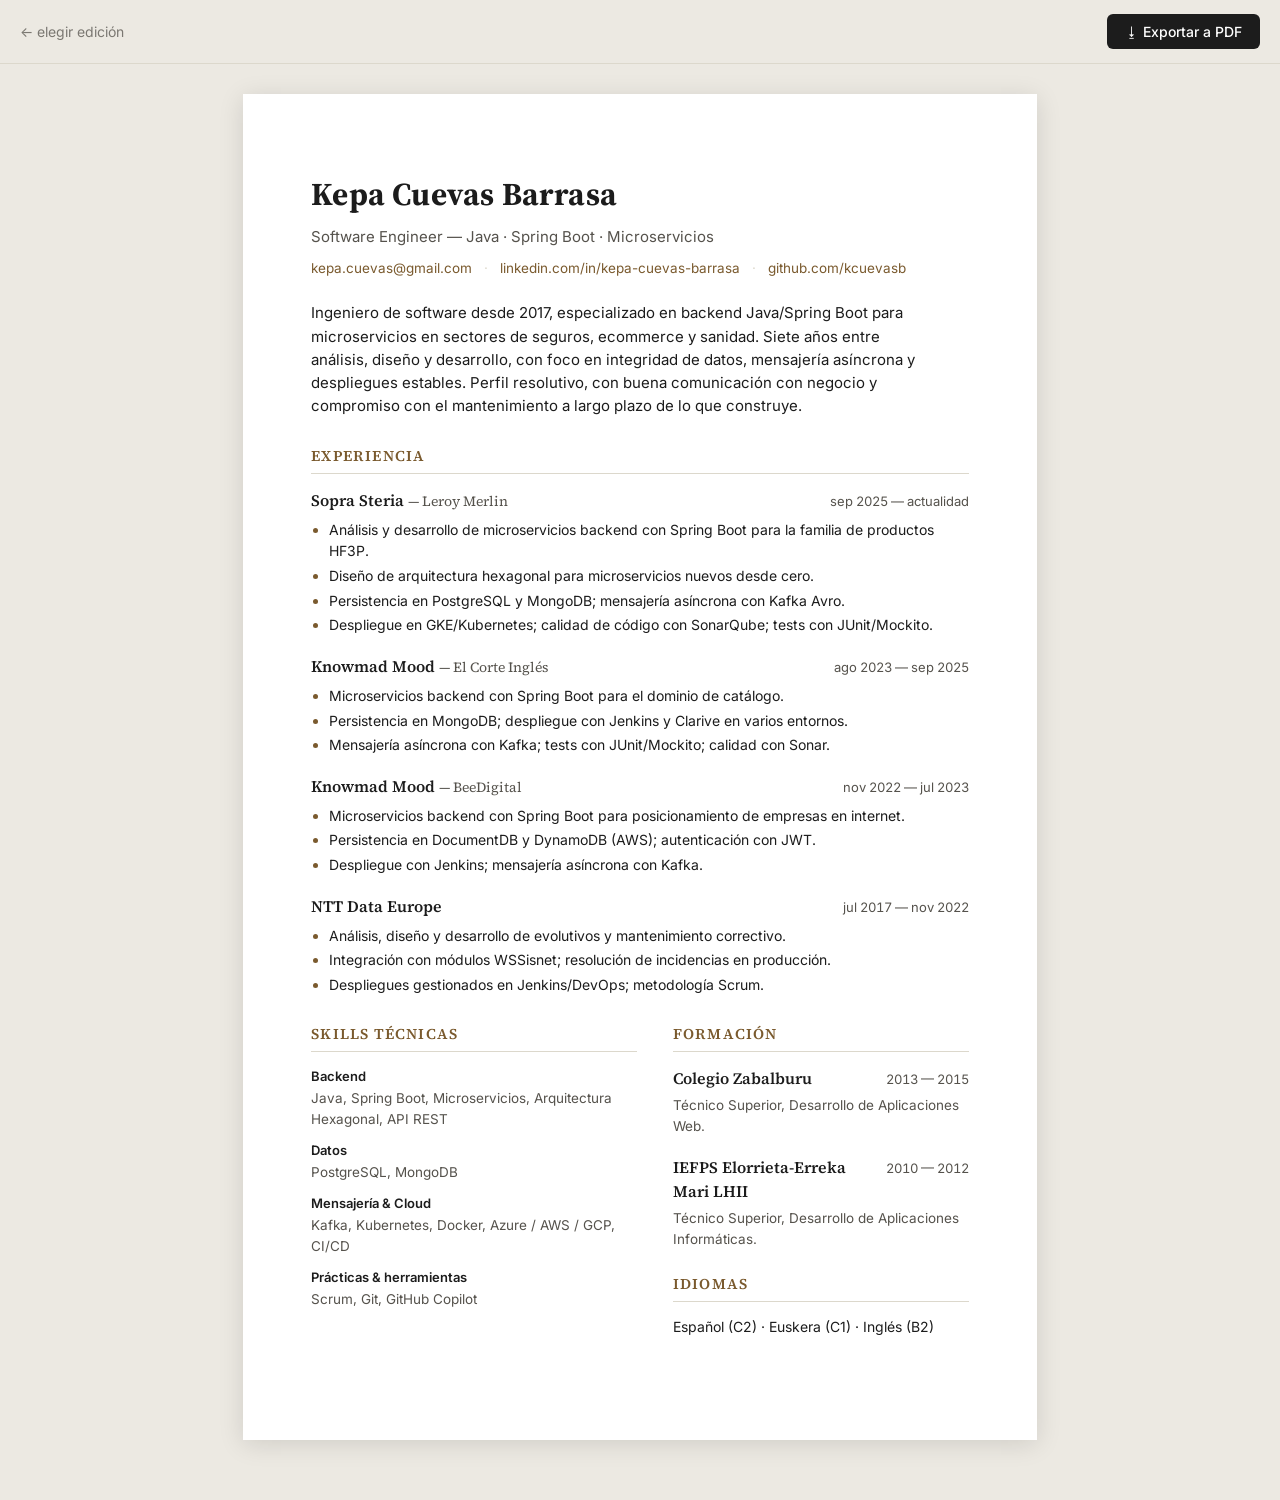
==== cv/index.html @ 71de4bce "Anadir CV exportable a PDF, diseno elegante para reclutadores Nueva pagina /cv/: version formal de u" ====
<!DOCTYPE html>
<html lang="es">
<head>
<meta charset="UTF-8">
<meta name="viewport" content="width=device-width, initial-scale=1.0">
<title>Kepa Cuevas Barrasa — CV</title>
<meta name="description" content="Currículum de Kepa Cuevas Barrasa, Software Engineer especializado en Java, Spring Boot y microservicios. Exportable a PDF.">
<link rel="icon" href="data:image/svg+xml,<svg xmlns=%22http://www.w3.org/2000/svg%22 viewBox=%220 0 16 16%22><rect width=%2216%22 height=%2216%22 fill=%22%23141414%22/><text x=%228%22 y=%2212%22 font-size=%2211%22 text-anchor=%22middle%22 fill=%22%23fff%22 font-family=%22Georgia,serif%22>K</text></svg>">
<link rel="preconnect" href="https://fonts.googleapis.com">
<link rel="preconnect" href="https://fonts.gstatic.com" crossorigin>
<link href="https://fonts.googleapis.com/css2?family=Source+Serif+4:opsz,wght@8..60,400;8..60,600;8..60,700&family=Inter:wght@400;500;600&display=swap" rel="stylesheet">
<link rel="stylesheet" href="../shared.css">
<link rel="stylesheet" href="styles.css">
</head>
<body>

<div class="toolbar no-print">
  <a href="../" class="back-link">← elegir edición</a>
  <button id="print-btn" class="export-btn">⭳ Exportar a PDF</button>
</div>

<main class="sheet">

  <header class="cv-header">
    <h1>Kepa Cuevas Barrasa</h1>
    <p class="role">Software Engineer — Java · Spring Boot · Microservicios</p>
    <p class="contact-line">
      <a href="mailto:kepa.cuevas@gmail.com">kepa.cuevas@gmail.com</a>
      <span aria-hidden="true">·</span>
      <a href="https://www.linkedin.com/in/kepa-cuevas-barrasa-135338137/">linkedin.com/in/kepa-cuevas-barrasa</a>
      <span aria-hidden="true">·</span>
      <a href="https://github.com/kcuevasb">github.com/kcuevasb</a>
    </p>
  </header>

  <section class="cv-section">
    <p class="summary">Ingeniero de software desde 2017, especializado en backend Java/Spring Boot para
    microservicios en sectores de seguros, ecommerce y sanidad. Siete años entre análisis, diseño y desarrollo,
    con foco en integridad de datos, mensajería asíncrona y despliegues estables. Perfil resolutivo, con buena
    comunicación con negocio y compromiso con el mantenimiento a largo plazo de lo que construye.</p>
  </section>

  <section class="cv-section">
    <h2>Experiencia</h2>

    <article class="entry">
      <div class="entry-head">
        <div>
          <h3>Sopra Steria <span class="entry-sub">— Leroy Merlin</span></h3>
        </div>
        <time>sep 2025 — actualidad</time>
      </div>
      <ul>
        <li>Análisis y desarrollo de microservicios backend con Spring Boot para la familia de productos HF3P.</li>
        <li>Diseño de arquitectura hexagonal para microservicios nuevos desde cero.</li>
        <li>Persistencia en PostgreSQL y MongoDB; mensajería asíncrona con Kafka Avro.</li>
        <li>Despliegue en GKE/Kubernetes; calidad de código con SonarQube; tests con JUnit/Mockito.</li>
      </ul>
    </article>

    <article class="entry">
      <div class="entry-head">
        <div>
          <h3>Knowmad Mood <span class="entry-sub">— El Corte Inglés</span></h3>
        </div>
        <time>ago 2023 — sep 2025</time>
      </div>
      <ul>
        <li>Microservicios backend con Spring Boot para el dominio de catálogo.</li>
        <li>Persistencia en MongoDB; despliegue con Jenkins y Clarive en varios entornos.</li>
        <li>Mensajería asíncrona con Kafka; tests con JUnit/Mockito; calidad con Sonar.</li>
      </ul>
    </article>

    <article class="entry">
      <div class="entry-head">
        <div>
          <h3>Knowmad Mood <span class="entry-sub">— BeeDigital</span></h3>
        </div>
        <time>nov 2022 — jul 2023</time>
      </div>
      <ul>
        <li>Microservicios backend con Spring Boot para posicionamiento de empresas en internet.</li>
        <li>Persistencia en DocumentDB y DynamoDB (AWS); autenticación con JWT.</li>
        <li>Despliegue con Jenkins; mensajería asíncrona con Kafka.</li>
      </ul>
    </article>

    <article class="entry">
      <div class="entry-head">
        <div><h3>NTT Data Europe</h3></div>
        <time>jul 2017 — nov 2022</time>
      </div>
      <ul>
        <li>Análisis, diseño y desarrollo de evolutivos y mantenimiento correctivo.</li>
        <li>Integración con módulos WSSisnet; resolución de incidencias en producción.</li>
        <li>Despliegues gestionados en Jenkins/DevOps; metodología Scrum.</li>
      </ul>
    </article>
  </section>

  <section class="cv-section grid-2">
    <div>
      <h2>Skills técnicas</h2>
      <dl class="skill-groups">
        <dt>Backend</dt>
        <dd>Java, Spring Boot, Microservicios, Arquitectura Hexagonal, API REST</dd>
        <dt>Datos</dt>
        <dd>PostgreSQL, MongoDB</dd>
        <dt>Mensajería &amp; Cloud</dt>
        <dd>Kafka, Kubernetes, Docker, Azure / AWS / GCP, CI/CD</dd>
        <dt>Prácticas &amp; herramientas</dt>
        <dd>Scrum, Git, GitHub Copilot</dd>
      </dl>
    </div>
    <div>
      <h2>Formación</h2>
      <div class="entry entry-compact">
        <div class="entry-head">
          <h3>Colegio Zabalburu</h3>
          <time>2013 — 2015</time>
        </div>
        <p>Técnico Superior, Desarrollo de Aplicaciones Web.</p>
      </div>
      <div class="entry entry-compact">
        <div class="entry-head">
          <h3>IEFPS Elorrieta-Erreka Mari LHII</h3>
          <time>2010 — 2012</time>
        </div>
        <p>Técnico Superior, Desarrollo de Aplicaciones Informáticas.</p>
      </div>

      <h2 class="mt">Idiomas</h2>
      <p class="langs">Español (C2) · Euskera (C1) · Inglés (B2)</p>
    </div>
  </section>

</main>

<script src="script.js"></script>
</body>
</html>
---- shared.css ----
/* Shared across every CV edition — kept intentionally tiny and theme-agnostic. */
.back-link{
  font-size: 13px;
  text-decoration: none;
  opacity: 0.75;
}
.back-link:hover{ opacity: 1; }
.footer-link{ text-decoration: none; opacity: 0.7; }
.footer-link:hover{ opacity: 1; }
---- cv/styles.css ----
/* ===== Kepa Cuevas — CV exportable, diseño elegante para lectura profesional ===== */

:root{
  --ink: #1c1c1c;
  --ink-dim: #55524c;
  --line: #dcd8cc;
  --accent: #7a5a2e;
  --paper: #ffffff;
  --page-bg: #ece9e2;
  --font-serif: 'Source Serif 4', Georgia, 'Times New Roman', serif;
  --font-sans: 'Inter', -apple-system, BlinkMacSystemFont, sans-serif;
}

*{ box-sizing: border-box; }

body{
  margin:0;
  background: var(--page-bg);
  color: var(--ink);
  font-family: var(--font-sans);
  font-size: 15px;
  line-height: 1.55;
}

a{ color: var(--accent); text-decoration: none; }
a:hover{ text-decoration: underline; }

/* ---------- Toolbar (screen only) ---------- */
.toolbar{
  position: sticky; top:0; z-index: 10;
  display:flex; align-items:center; justify-content: space-between;
  padding: 14px 20px;
  background: rgba(236,233,226,0.92);
  backdrop-filter: blur(4px);
  border-bottom: 1px solid var(--line);
}
.back-link{ color: var(--ink-dim); font-size: 14px; }
.export-btn{
  background: var(--ink); color:#fff; border:none; border-radius: 6px;
  padding: 9px 18px; font-size: 14px; font-family: var(--font-sans); font-weight: 500;
  cursor:pointer;
}
.export-btn:hover{ background: var(--accent); }

/* ---------- Sheet (the CV itself, A4-proportioned) ---------- */
.sheet{
  max-width: 210mm;
  margin: 30px auto 60px;
  background: var(--paper);
  padding: 20mm 18mm;
  box-shadow: 0 4px 24px rgba(0,0,0,0.12);
}

.cv-header{ margin-bottom: 22px; }
.cv-header h1{
  font-family: var(--font-serif); font-weight: 700;
  font-size: 32px; margin: 0 0 6px; letter-spacing: .2px;
}
.role{ font-size: 15px; color: var(--ink-dim); margin: 0 0 10px; }
.contact-line{ font-size: 13.5px; color: var(--ink-dim); margin:0; }
.contact-line span{ margin: 0 8px; color: var(--line); }

.cv-section{ margin-bottom: 26px; }
.cv-section h2{
  font-family: var(--font-serif); font-weight: 600; font-size: 15px;
  text-transform: uppercase; letter-spacing: 1.2px; color: var(--accent);
  border-bottom: 1px solid var(--line); padding-bottom: 6px; margin: 0 0 14px;
}
.cv-section h2.mt{ margin-top: 22px; }

.summary{ margin:0; font-size: 15px; color: var(--ink); max-width: 68ch; }

.entry{ margin-bottom: 18px; break-inside: avoid; page-break-inside: avoid; }
.entry:last-child{ margin-bottom: 0; }
.entry-head{ display:flex; justify-content: space-between; align-items: baseline; gap: 12px; margin-bottom: 4px; }
.entry-head h3{ font-family: var(--font-serif); font-weight: 600; font-size: 16px; margin:0; }
.entry-sub{ font-weight: 400; color: var(--ink-dim); font-size: 14px; }
.entry-head time{ font-size: 13px; color: var(--ink-dim); white-space: nowrap; font-variant-numeric: tabular-nums; }

.entry ul{ margin: 6px 0 0; padding-left: 18px; }
.entry li{ margin-bottom: 3px; font-size: 14px; }
.entry li::marker{ color: var(--accent); }

.entry-compact p{ margin: 2px 0 0; font-size: 13.5px; color: var(--ink-dim); }

.grid-2{ display:grid; grid-template-columns: 1.1fr 1fr; gap: 0 36px; }

.skill-groups{ margin:0; }
.skill-groups dt{ font-weight: 600; font-size: 13px; color: var(--ink); margin-top: 10px; }
.skill-groups dt:first-child{ margin-top: 0; }
.skill-groups dd{ margin: 2px 0 0; font-size: 13.5px; color: var(--ink-dim); }

.langs{ margin:0; font-size: 14px; }

/* ---------- Print ---------- */
@media print{
  @page{ size: A4; margin: 14mm 14mm; }
  html, body{ background: #fff; }
  .no-print{ display:none !important; }
  .sheet{
    max-width: none; margin:0; padding:0; box-shadow: none;
  }
  .cv-section, .entry{ break-inside: avoid; page-break-inside: avoid; }
  .cv-section h2{ break-after: avoid; page-break-after: avoid; }
  a{ color: var(--ink); }
}

@media (max-width: 720px){
  .sheet{ padding: 24px 18px; margin: 0; box-shadow:none; }
  .toolbar{ padding: 12px 14px; }
  .grid-2{ grid-template-columns: 1fr; }
  .entry-head{ flex-direction: column; align-items: flex-start; gap: 2px; }
}
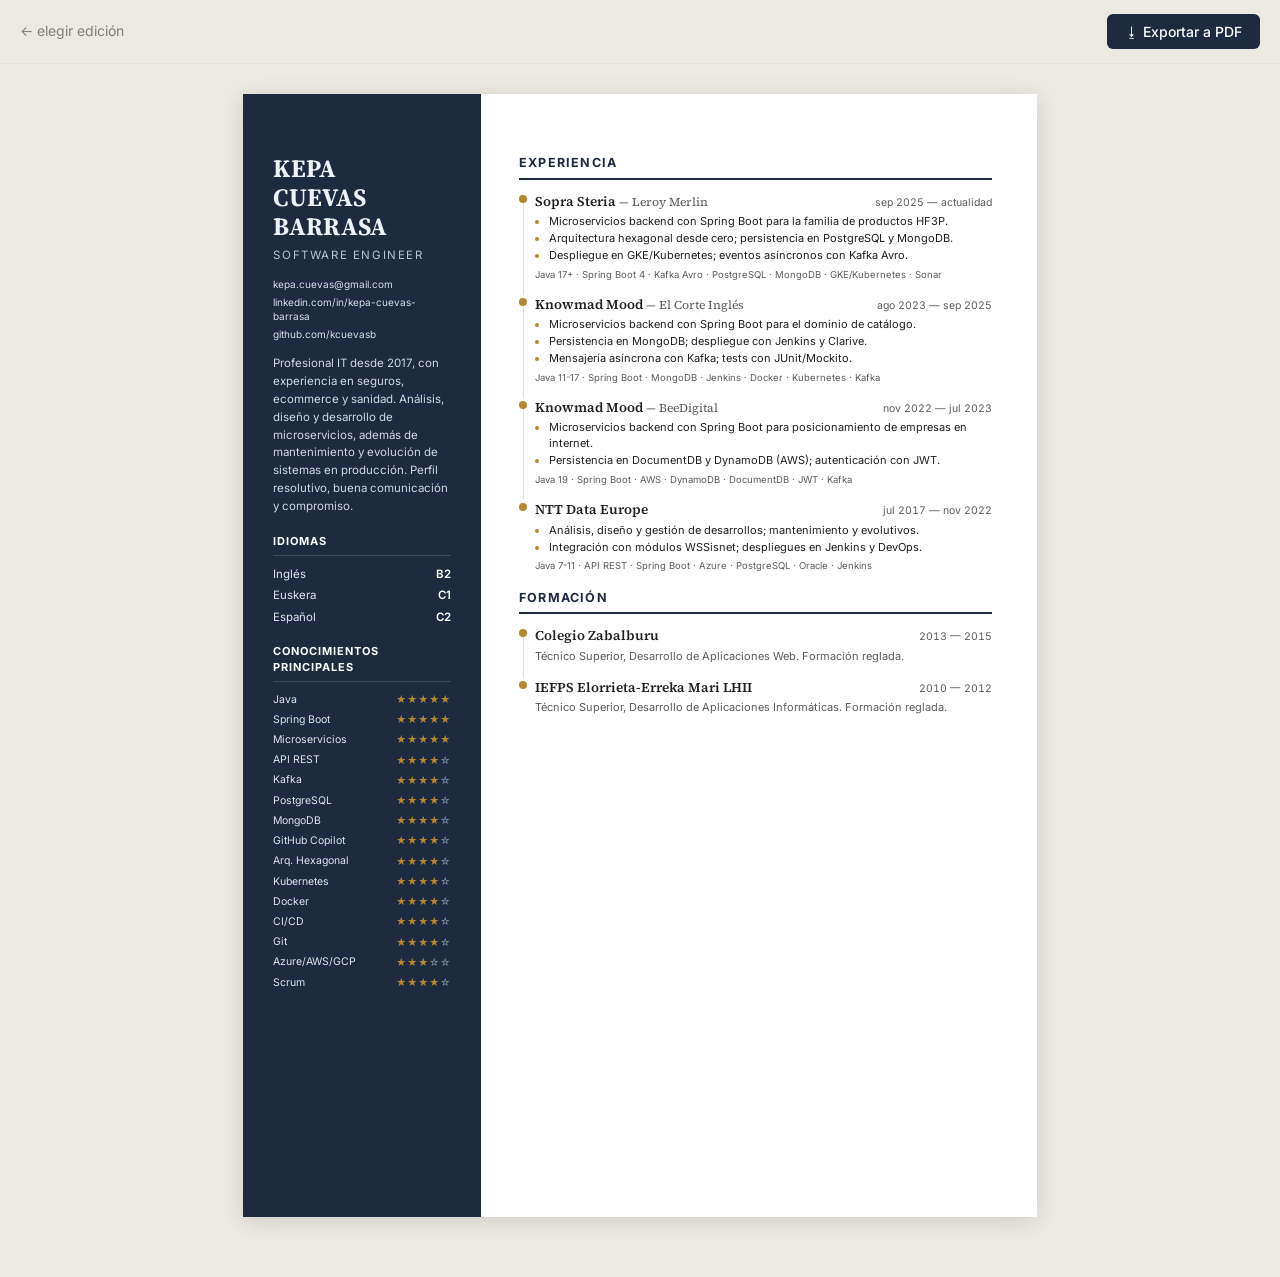
==== commit 13e3bdf3: "Rediseñar el CV exportable con el layout del PDF original (2 columnas) Barra lateral azul marino a s" ====
--- a/cv/index.html
+++ b/cv/index.html
@@ -5,10 +5,10 @@
 <meta name="viewport" content="width=device-width, initial-scale=1.0">
 <title>Kepa Cuevas Barrasa — CV</title>
 <meta name="description" content="Currículum de Kepa Cuevas Barrasa, Software Engineer especializado en Java, Spring Boot y microservicios. Exportable a PDF.">
-<link rel="icon" href="data:image/svg+xml,<svg xmlns=%22http://www.w3.org/2000/svg%22 viewBox=%220 0 16 16%22><rect width=%2216%22 height=%2216%22 fill=%22%23141414%22/><text x=%228%22 y=%2212%22 font-size=%2211%22 text-anchor=%22middle%22 fill=%22%23fff%22 font-family=%22Georgia,serif%22>K</text></svg>">
+<link rel="icon" href="data:image/svg+xml,<svg xmlns=%22http://www.w3.org/2000/svg%22 viewBox=%220 0 16 16%22><rect width=%2216%22 height=%2216%22 fill=%22%231e2a3f%22/><text x=%228%22 y=%2212%22 font-size=%2211%22 text-anchor=%22middle%22 fill=%22%23fff%22 font-family=%22Georgia,serif%22>K</text></svg>">
 <link rel="preconnect" href="https://fonts.googleapis.com">
 <link rel="preconnect" href="https://fonts.gstatic.com" crossorigin>
-<link href="https://fonts.googleapis.com/css2?family=Source+Serif+4:opsz,wght@8..60,400;8..60,600;8..60,700&family=Inter:wght@400;500;600&display=swap" rel="stylesheet">
+<link href="https://fonts.googleapis.com/css2?family=Source+Serif+4:opsz,wght@8..60,400;8..60,600;8..60,700&family=Inter:wght@400;500;600;700&display=swap" rel="stylesheet">
 <link rel="stylesheet" href="../shared.css">
 <link rel="stylesheet" href="styles.css">
 </head>
@@ -21,118 +21,129 @@
 
 <main class="sheet">
 
-  <header class="cv-header">
-    <h1>Kepa Cuevas Barrasa</h1>
-    <p class="role">Software Engineer — Java · Spring Boot · Microservicios</p>
-    <p class="contact-line">
+  <aside class="side">
+    <h1>KEPA<br>CUEVAS<br>BARRASA</h1>
+    <p class="side-role">SOFTWARE ENGINEER</p>
+
+    <div class="side-contact">
       <a href="mailto:kepa.cuevas@gmail.com">kepa.cuevas@gmail.com</a>
-      <span aria-hidden="true">·</span>
       <a href="https://www.linkedin.com/in/kepa-cuevas-barrasa-135338137/">linkedin.com/in/kepa-cuevas-barrasa</a>
-      <span aria-hidden="true">·</span>
       <a href="https://github.com/kcuevasb">github.com/kcuevasb</a>
-    </p>
-  </header>
+    </div>
 
-  <section class="cv-section">
-    <p class="summary">Ingeniero de software desde 2017, especializado en backend Java/Spring Boot para
-    microservicios en sectores de seguros, ecommerce y sanidad. Siete años entre análisis, diseño y desarrollo,
-    con foco en integridad de datos, mensajería asíncrona y despliegues estables. Perfil resolutivo, con buena
-    comunicación con negocio y compromiso con el mantenimiento a largo plazo de lo que construye.</p>
-  </section>
+    <p class="side-bio">Profesional IT desde 2017, con experiencia en seguros, ecommerce y sanidad. Análisis,
+    diseño y desarrollo de microservicios, además de mantenimiento y evolución de sistemas en producción.
+    Perfil resolutivo, buena comunicación y compromiso.</p>
 
-  <section class="cv-section">
-    <h2>Experiencia</h2>
+    <h2>Idiomas</h2>
+    <ul class="side-langs">
+      <li><span>Inglés</span><b>B2</b></li>
+      <li><span>Euskera</span><b>C1</b></li>
+      <li><span>Español</span><b>C2</b></li>
+    </ul>
 
-    <article class="entry">
-      <div class="entry-head">
-        <div>
-          <h3>Sopra Steria <span class="entry-sub">— Leroy Merlin</span></h3>
+    <h2>Conocimientos principales</h2>
+    <ul class="side-skills">
+      <li><span>Java</span><i class="stars" data-n="5"></i></li>
+      <li><span>Spring Boot</span><i class="stars" data-n="5"></i></li>
+      <li><span>Microservicios</span><i class="stars" data-n="5"></i></li>
+      <li><span>API REST</span><i class="stars" data-n="4"></i></li>
+      <li><span>Kafka</span><i class="stars" data-n="4"></i></li>
+      <li><span>PostgreSQL</span><i class="stars" data-n="4"></i></li>
+      <li><span>MongoDB</span><i class="stars" data-n="4"></i></li>
+      <li><span>GitHub Copilot</span><i class="stars" data-n="4"></i></li>
+      <li><span>Arq. Hexagonal</span><i class="stars" data-n="4"></i></li>
+      <li><span>Kubernetes</span><i class="stars" data-n="4"></i></li>
+      <li><span>Docker</span><i class="stars" data-n="4"></i></li>
+      <li><span>CI/CD</span><i class="stars" data-n="4"></i></li>
+      <li><span>Git</span><i class="stars" data-n="4"></i></li>
+      <li><span>Azure/AWS/GCP</span><i class="stars" data-n="3"></i></li>
+      <li><span>Scrum</span><i class="stars" data-n="4"></i></li>
+    </ul>
+  </aside>
+
+  <section class="main">
+
+    <div class="main-block">
+      <h2>Experiencia</h2>
+
+      <article class="entry">
+        <span class="dot"></span>
+        <div class="entry-head">
+          <h3>Sopra Steria <em>— Leroy Merlin</em></h3>
+          <time>sep 2025 — actualidad</time>
         </div>
-        <time>sep 2025 — actualidad</time>
-      </div>
-      <ul>
-        <li>Análisis y desarrollo de microservicios backend con Spring Boot para la familia de productos HF3P.</li>
-        <li>Diseño de arquitectura hexagonal para microservicios nuevos desde cero.</li>
-        <li>Persistencia en PostgreSQL y MongoDB; mensajería asíncrona con Kafka Avro.</li>
-        <li>Despliegue en GKE/Kubernetes; calidad de código con SonarQube; tests con JUnit/Mockito.</li>
-      </ul>
-    </article>
+        <ul>
+          <li>Microservicios backend con Spring Boot para la familia de productos HF3P.</li>
+          <li>Arquitectura hexagonal desde cero; persistencia en PostgreSQL y MongoDB.</li>
+          <li>Despliegue en GKE/Kubernetes; eventos asíncronos con Kafka Avro.</li>
+        </ul>
+        <p class="stack">Java 17+ · Spring Boot 4 · Kafka Avro · PostgreSQL · MongoDB · GKE/Kubernetes · Sonar</p>
+      </article>
 
-    <article class="entry">
-      <div class="entry-head">
-        <div>
-          <h3>Knowmad Mood <span class="entry-sub">— El Corte Inglés</span></h3>
+      <article class="entry">
+        <span class="dot"></span>
+        <div class="entry-head">
+          <h3>Knowmad Mood <em>— El Corte Inglés</em></h3>
+          <time>ago 2023 — sep 2025</time>
         </div>
-        <time>ago 2023 — sep 2025</time>
-      </div>
-      <ul>
-        <li>Microservicios backend con Spring Boot para el dominio de catálogo.</li>
-        <li>Persistencia en MongoDB; despliegue con Jenkins y Clarive en varios entornos.</li>
-        <li>Mensajería asíncrona con Kafka; tests con JUnit/Mockito; calidad con Sonar.</li>
-      </ul>
-    </article>
+        <ul>
+          <li>Microservicios backend con Spring Boot para el dominio de catálogo.</li>
+          <li>Persistencia en MongoDB; despliegue con Jenkins y Clarive.</li>
+          <li>Mensajería asíncrona con Kafka; tests con JUnit/Mockito.</li>
+        </ul>
+        <p class="stack">Java 11-17 · Spring Boot · MongoDB · Jenkins · Docker · Kubernetes · Kafka</p>
+      </article>
 
-    <article class="entry">
-      <div class="entry-head">
-        <div>
-          <h3>Knowmad Mood <span class="entry-sub">— BeeDigital</span></h3>
+      <article class="entry">
+        <span class="dot"></span>
+        <div class="entry-head">
+          <h3>Knowmad Mood <em>— BeeDigital</em></h3>
+          <time>nov 2022 — jul 2023</time>
         </div>
-        <time>nov 2022 — jul 2023</time>
-      </div>
-      <ul>
-        <li>Microservicios backend con Spring Boot para posicionamiento de empresas en internet.</li>
-        <li>Persistencia en DocumentDB y DynamoDB (AWS); autenticación con JWT.</li>
-        <li>Despliegue con Jenkins; mensajería asíncrona con Kafka.</li>
-      </ul>
-    </article>
+        <ul>
+          <li>Microservicios backend con Spring Boot para posicionamiento de empresas en internet.</li>
+          <li>Persistencia en DocumentDB y DynamoDB (AWS); autenticación con JWT.</li>
+        </ul>
+        <p class="stack">Java 19 · Spring Boot · AWS · DynamoDB · DocumentDB · JWT · Kafka</p>
+      </article>
 
-    <article class="entry">
-      <div class="entry-head">
-        <div><h3>NTT Data Europe</h3></div>
-        <time>jul 2017 — nov 2022</time>
-      </div>
-      <ul>
-        <li>Análisis, diseño y desarrollo de evolutivos y mantenimiento correctivo.</li>
-        <li>Integración con módulos WSSisnet; resolución de incidencias en producción.</li>
-        <li>Despliegues gestionados en Jenkins/DevOps; metodología Scrum.</li>
-      </ul>
-    </article>
-  </section>
+      <article class="entry">
+        <span class="dot"></span>
+        <div class="entry-head">
+          <h3>NTT Data Europe</h3>
+          <time>jul 2017 — nov 2022</time>
+        </div>
+        <ul>
+          <li>Análisis, diseño y gestión de desarrollos; mantenimiento y evolutivos.</li>
+          <li>Integración con módulos WSSisnet; despliegues en Jenkins y DevOps.</li>
+        </ul>
+        <p class="stack">Java 7-11 · API REST · Spring Boot · Azure · PostgreSQL · Oracle · Jenkins</p>
+      </article>
+    </div>
 
-  <section class="cv-section grid-2">
-    <div>
-      <h2>Skills técnicas</h2>
-      <dl class="skill-groups">
-        <dt>Backend</dt>
-        <dd>Java, Spring Boot, Microservicios, Arquitectura Hexagonal, API REST</dd>
-        <dt>Datos</dt>
-        <dd>PostgreSQL, MongoDB</dd>
-        <dt>Mensajería &amp; Cloud</dt>
-        <dd>Kafka, Kubernetes, Docker, Azure / AWS / GCP, CI/CD</dd>
-        <dt>Prácticas &amp; herramientas</dt>
-        <dd>Scrum, Git, GitHub Copilot</dd>
-      </dl>
-    </div>
-    <div>
+    <div class="main-block">
       <h2>Formación</h2>
-      <div class="entry entry-compact">
+
+      <article class="entry entry-edu">
+        <span class="dot"></span>
         <div class="entry-head">
           <h3>Colegio Zabalburu</h3>
           <time>2013 — 2015</time>
         </div>
-        <p>Técnico Superior, Desarrollo de Aplicaciones Web.</p>
-      </div>
-      <div class="entry entry-compact">
+        <p class="edu-desc">Técnico Superior, Desarrollo de Aplicaciones Web. Formación reglada.</p>
+      </article>
+
+      <article class="entry entry-edu">
+        <span class="dot"></span>
         <div class="entry-head">
           <h3>IEFPS Elorrieta-Erreka Mari LHII</h3>
           <time>2010 — 2012</time>
         </div>
-        <p>Técnico Superior, Desarrollo de Aplicaciones Informáticas.</p>
-      </div>
+        <p class="edu-desc">Técnico Superior, Desarrollo de Aplicaciones Informáticas. Formación reglada.</p>
+      </article>
+    </div>
 
-      <h2 class="mt">Idiomas</h2>
-      <p class="langs">Español (C2) · Euskera (C1) · Inglés (B2)</p>
-    </div>
   </section>
 
 </main>
--- a/cv/styles.css
+++ b/cv/styles.css
@@ -1,10 +1,12 @@
-/* ===== Kepa Cuevas — CV exportable, diseño elegante para lectura profesional ===== */
+/* ===== Kepa Cuevas — CV exportable, dos columnas al estilo del CV original ===== */
 
 :root{
-  --ink: #1c1c1c;
-  --ink-dim: #55524c;
-  --line: #dcd8cc;
-  --accent: #7a5a2e;
+  --navy: #1e2a3f;
+  --navy-line: #364a63;
+  --ink: #202020;
+  --ink-dim: #5c5c5c;
+  --line: #e2e0da;
+  --accent: #b8862e;
   --paper: #ffffff;
   --page-bg: #ece9e2;
   --font-serif: 'Source Serif 4', Georgia, 'Times New Roman', serif;
@@ -18,12 +20,11 @@
   background: var(--page-bg);
   color: var(--ink);
   font-family: var(--font-sans);
-  font-size: 15px;
-  line-height: 1.55;
+  font-size: 14px;
+  line-height: 1.45;
 }
 
-a{ color: var(--accent); text-decoration: none; }
-a:hover{ text-decoration: underline; }
+a{ color: inherit; text-decoration: none; }
 
 /* ---------- Toolbar (screen only) ---------- */
 .toolbar{
@@ -36,78 +37,103 @@
 }
 .back-link{ color: var(--ink-dim); font-size: 14px; }
 .export-btn{
-  background: var(--ink); color:#fff; border:none; border-radius: 6px;
+  background: var(--navy); color:#fff; border:none; border-radius: 6px;
   padding: 9px 18px; font-size: 14px; font-family: var(--font-sans); font-weight: 500;
   cursor:pointer;
 }
 .export-btn:hover{ background: var(--accent); }
 
-/* ---------- Sheet (the CV itself, A4-proportioned) ---------- */
+/* ---------- Sheet (A4-proportioned, two columns) ---------- */
 .sheet{
+  display:grid; grid-template-columns: 63mm 1fr;
   max-width: 210mm;
+  min-height: 297mm;
   margin: 30px auto 60px;
   background: var(--paper);
-  padding: 20mm 18mm;
   box-shadow: 0 4px 24px rgba(0,0,0,0.12);
 }
 
-.cv-header{ margin-bottom: 22px; }
-.cv-header h1{
+/* ---------- Sidebar ---------- */
+.side{
+  background: var(--navy); color:#eef1f6;
+  padding: 16mm 8mm 12mm;
+}
+.side h1{
   font-family: var(--font-serif); font-weight: 700;
-  font-size: 32px; margin: 0 0 6px; letter-spacing: .2px;
+  font-size: 25px; line-height: 1.15; margin: 0 0 6px; letter-spacing: .3px;
 }
-.role{ font-size: 15px; color: var(--ink-dim); margin: 0 0 10px; }
-.contact-line{ font-size: 13.5px; color: var(--ink-dim); margin:0; }
-.contact-line span{ margin: 0 8px; color: var(--line); }
+.side-role{ font-size: 11.5px; letter-spacing: 1.6px; color: #b9c4d4; margin: 0 0 14px; }
 
-.cv-section{ margin-bottom: 26px; }
-.cv-section h2{
-  font-family: var(--font-serif); font-weight: 600; font-size: 15px;
-  text-transform: uppercase; letter-spacing: 1.2px; color: var(--accent);
-  border-bottom: 1px solid var(--line); padding-bottom: 6px; margin: 0 0 14px;
+.side-contact{ display:flex; flex-direction:column; gap: 3px; margin-bottom: 14px; }
+.side-contact a{ font-size: 10px; color: #d7dee8; word-break: break-word; }
+.side-contact a:hover{ color:#fff; }
+
+.side-bio{ font-size: 11.5px; color: #cfd7e3; margin: 0 0 18px; line-height: 1.55; }
+
+.side h2{
+  font-family: var(--font-sans); font-weight: 700; font-size: 11px;
+  text-transform: uppercase; letter-spacing: 1px; color: #fff;
+  border-bottom: 1px solid var(--navy-line); padding-bottom: 5px; margin: 0 0 10px;
 }
-.cv-section h2.mt{ margin-top: 22px; }
 
-.summary{ margin:0; font-size: 15px; color: var(--ink); max-width: 68ch; }
+.side-langs{ list-style:none; margin: 0 0 18px; padding:0; display:flex; flex-direction:column; gap: 5px; }
+.side-langs li{ display:flex; justify-content: space-between; font-size: 11.5px; color:#dfe4ec; }
+.side-langs b{ color:#fff; font-weight:600; }
 
-.entry{ margin-bottom: 18px; break-inside: avoid; page-break-inside: avoid; }
+.side-skills{ list-style:none; margin:0; padding:0; display:flex; flex-direction:column; gap: 5px; }
+.side-skills li{ display:flex; justify-content: space-between; align-items:center; font-size: 10.5px; color:#dfe4ec; gap: 6px; }
+.side-skills span{ white-space: nowrap; }
+.stars{ font-style: normal; color: #7f93ac; letter-spacing: 1px; font-size: 10px; white-space: nowrap; }
+.stars .on{ color: var(--accent); }
+
+/* ---------- Main content ---------- */
+.main{ padding: 16mm 12mm 12mm 10mm; }
+.main-block{ margin-bottom: 16px; }
+.main-block:last-child{ margin-bottom: 0; }
+.main h2{
+  font-family: var(--font-sans); font-weight: 700; font-size: 12.5px;
+  text-transform: uppercase; letter-spacing: 1.2px; color: var(--navy);
+  border-bottom: 2px solid var(--navy); padding-bottom: 5px; margin: 0 0 12px;
+}
+
+.entry{ position: relative; padding-left: 16px; margin-bottom: 13px; break-inside: avoid; page-break-inside: avoid; }
 .entry:last-child{ margin-bottom: 0; }
-.entry-head{ display:flex; justify-content: space-between; align-items: baseline; gap: 12px; margin-bottom: 4px; }
-.entry-head h3{ font-family: var(--font-serif); font-weight: 600; font-size: 16px; margin:0; }
-.entry-sub{ font-weight: 400; color: var(--ink-dim); font-size: 14px; }
-.entry-head time{ font-size: 13px; color: var(--ink-dim); white-space: nowrap; font-variant-numeric: tabular-nums; }
+.entry::before{
+  content:""; position:absolute; left: 4px; top: 3px; bottom: -13px; width:1px; background: var(--line);
+}
+.entry:last-child::before{ display:none; }
+.dot{ position:absolute; left: 0px; top: 3px; width: 8px; height: 8px; border-radius: 50%; background: var(--accent); }
 
-.entry ul{ margin: 6px 0 0; padding-left: 18px; }
-.entry li{ margin-bottom: 3px; font-size: 14px; }
+.entry-head{ display:flex; justify-content: space-between; align-items: baseline; gap: 10px; margin-bottom: 3px; }
+.entry-head h3{ font-family: var(--font-serif); font-weight: 600; font-size: 13.5px; margin:0; color: var(--ink); }
+.entry-head h3 em{ font-weight: 400; font-style: normal; color: var(--ink-dim); font-size: 12px; }
+.entry-head time{ font-size: 10.5px; color: var(--ink-dim); white-space: nowrap; font-variant-numeric: tabular-nums; }
+
+.entry ul{ margin: 0 0 4px; padding-left: 14px; }
+.entry li{ margin-bottom: 1px; font-size: 11px; color: var(--ink); }
 .entry li::marker{ color: var(--accent); }
 
-.entry-compact p{ margin: 2px 0 0; font-size: 13.5px; color: var(--ink-dim); }
+.stack{ margin: 2px 0 0; font-size: 9.5px; color: var(--ink-dim); }
 
-.grid-2{ display:grid; grid-template-columns: 1.1fr 1fr; gap: 0 36px; }
-
-.skill-groups{ margin:0; }
-.skill-groups dt{ font-weight: 600; font-size: 13px; color: var(--ink); margin-top: 10px; }
-.skill-groups dt:first-child{ margin-top: 0; }
-.skill-groups dd{ margin: 2px 0 0; font-size: 13.5px; color: var(--ink-dim); }
-
-.langs{ margin:0; font-size: 14px; }
+.edu-desc{ margin: 0; font-size: 11px; color: var(--ink-dim); }
 
 /* ---------- Print ---------- */
 @media print{
-  @page{ size: A4; margin: 14mm 14mm; }
+  @page{ size: A4; margin: 0; }
   html, body{ background: #fff; }
   .no-print{ display:none !important; }
   .sheet{
-    max-width: none; margin:0; padding:0; box-shadow: none;
+    max-width: none; min-height: 0; margin:0; box-shadow: none;
+    grid-template-columns: 63mm 1fr;
   }
-  .cv-section, .entry{ break-inside: avoid; page-break-inside: avoid; }
-  .cv-section h2{ break-after: avoid; page-break-after: avoid; }
-  a{ color: var(--ink); }
+  .side, .main{ -webkit-print-color-adjust: exact; print-color-adjust: exact; }
+  .side{ padding-top: 14mm; }
+  .main{ padding-top: 14mm; padding-right: 14mm; }
 }
 
-@media (max-width: 720px){
-  .sheet{ padding: 24px 18px; margin: 0; box-shadow:none; }
-  .toolbar{ padding: 12px 14px; }
-  .grid-2{ grid-template-columns: 1fr; }
+@media (max-width: 760px){
+  .sheet{ grid-template-columns: 1fr; max-width: 100%; margin: 0; box-shadow:none; min-height: 0; }
+  .side{ padding: 24px 20px; }
+  .main{ padding: 20px 18px; }
   .entry-head{ flex-direction: column; align-items: flex-start; gap: 2px; }
 }
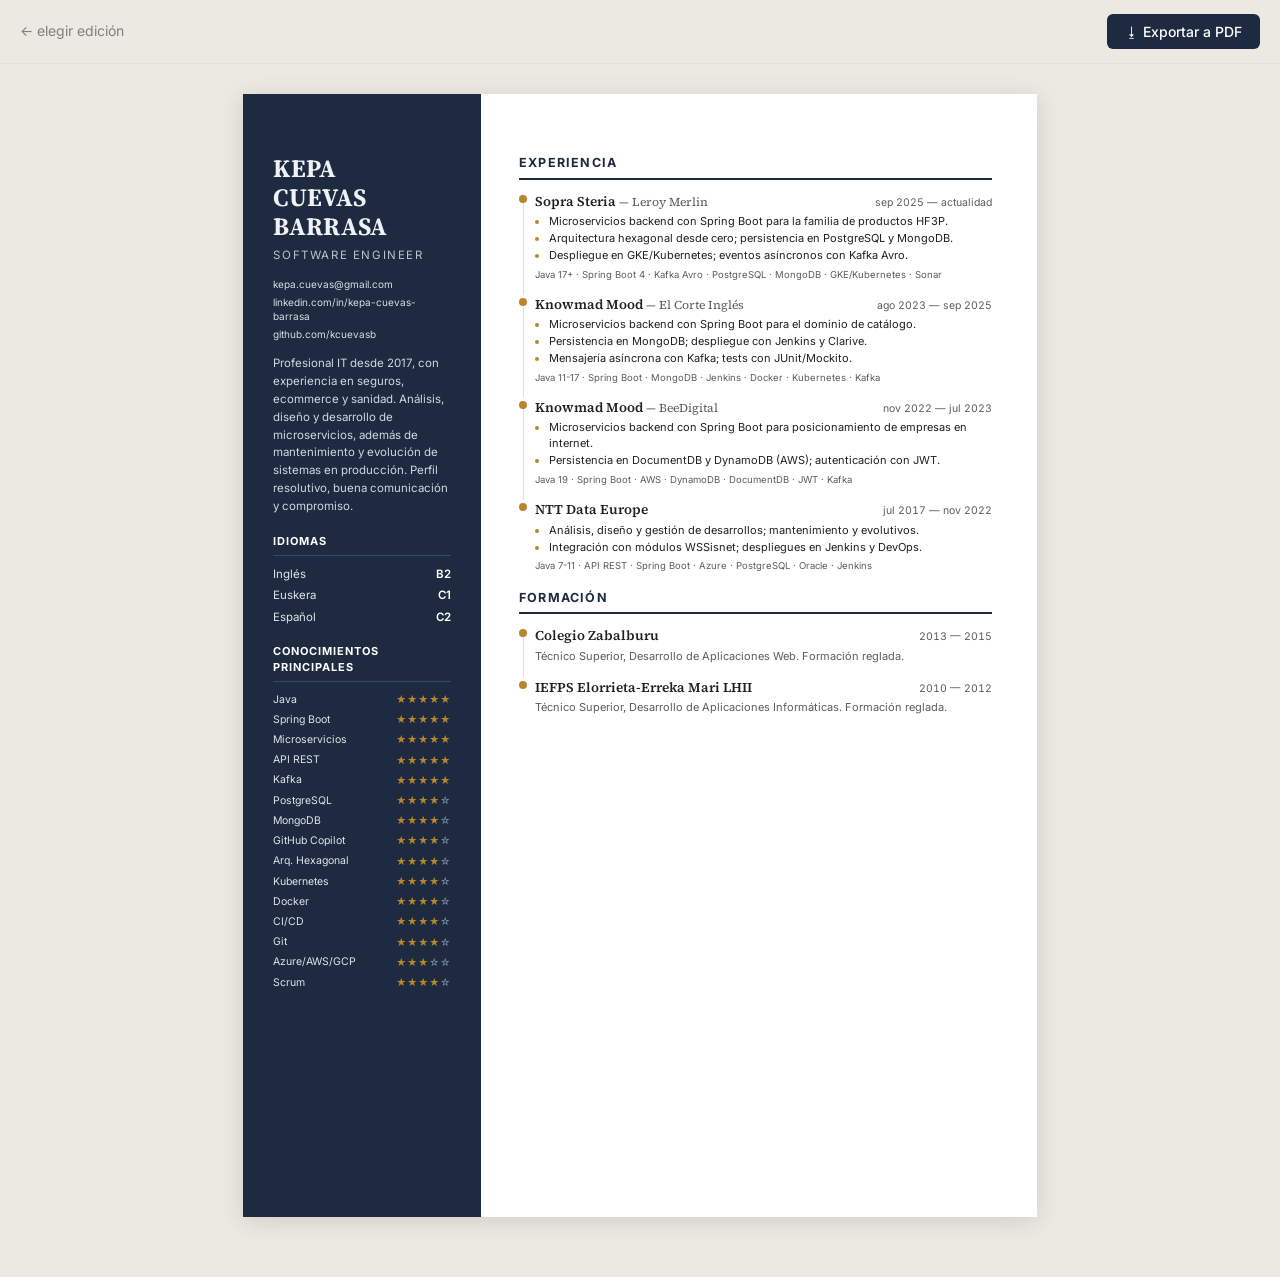
==== commit e36b058e: "Subir API REST y Kafka a 5 estrellas en el CV exportable Coherente con que Kepa las marca como su fo" ====
--- a/cv/index.html
+++ b/cv/index.html
@@ -47,8 +47,8 @@
       <li><span>Java</span><i class="stars" data-n="5"></i></li>
       <li><span>Spring Boot</span><i class="stars" data-n="5"></i></li>
       <li><span>Microservicios</span><i class="stars" data-n="5"></i></li>
-      <li><span>API REST</span><i class="stars" data-n="4"></i></li>
-      <li><span>Kafka</span><i class="stars" data-n="4"></i></li>
+      <li><span>API REST</span><i class="stars" data-n="5"></i></li>
+      <li><span>Kafka</span><i class="stars" data-n="5"></i></li>
       <li><span>PostgreSQL</span><i class="stars" data-n="4"></i></li>
       <li><span>MongoDB</span><i class="stars" data-n="4"></i></li>
       <li><span>GitHub Copilot</span><i class="stars" data-n="4"></i></li>
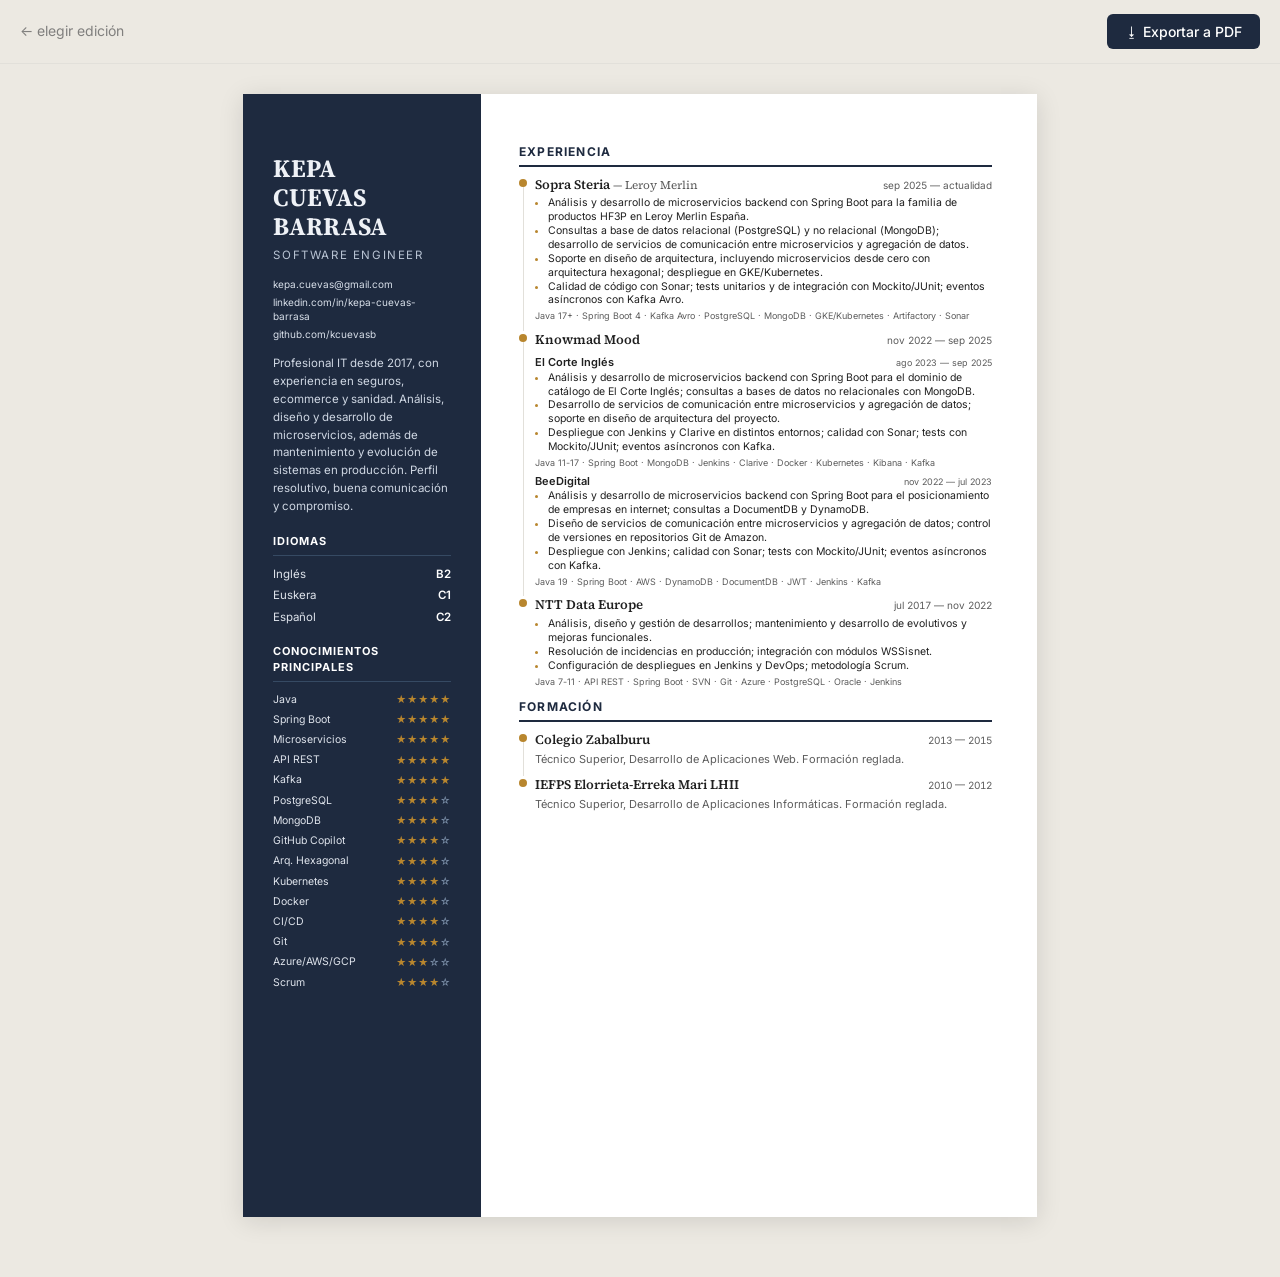
==== commit 52034975: "Restaurar mas texto original de experiencia y unificar Knowmad Mood - Los bullets de experiencia se " ====
--- a/cv/index.html
+++ b/cv/index.html
@@ -74,38 +74,40 @@
           <time>sep 2025 — actualidad</time>
         </div>
         <ul>
-          <li>Microservicios backend con Spring Boot para la familia de productos HF3P.</li>
-          <li>Arquitectura hexagonal desde cero; persistencia en PostgreSQL y MongoDB.</li>
-          <li>Despliegue en GKE/Kubernetes; eventos asíncronos con Kafka Avro.</li>
+          <li>Análisis y desarrollo de microservicios backend con Spring Boot para la familia de productos HF3P en Leroy Merlin España.</li>
+          <li>Consultas a base de datos relacional (PostgreSQL) y no relacional (MongoDB); desarrollo de servicios de comunicación entre microservicios y agregación de datos.</li>
+          <li>Soporte en diseño de arquitectura, incluyendo microservicios desde cero con arquitectura hexagonal; despliegue en GKE/Kubernetes.</li>
+          <li>Calidad de código con Sonar; tests unitarios y de integración con Mockito/JUnit; eventos asíncronos con Kafka Avro.</li>
         </ul>
-        <p class="stack">Java 17+ · Spring Boot 4 · Kafka Avro · PostgreSQL · MongoDB · GKE/Kubernetes · Sonar</p>
+        <p class="stack">Java 17+ · Spring Boot 4 · Kafka Avro · PostgreSQL · MongoDB · GKE/Kubernetes · Artifactory · Sonar</p>
       </article>
 
       <article class="entry">
         <span class="dot"></span>
         <div class="entry-head">
-          <h3>Knowmad Mood <em>— El Corte Inglés</em></h3>
-          <time>ago 2023 — sep 2025</time>
+          <h3>Knowmad Mood</h3>
+          <time>nov 2022 — sep 2025</time>
         </div>
-        <ul>
-          <li>Microservicios backend con Spring Boot para el dominio de catálogo.</li>
-          <li>Persistencia en MongoDB; despliegue con Jenkins y Clarive.</li>
-          <li>Mensajería asíncrona con Kafka; tests con JUnit/Mockito.</li>
-        </ul>
-        <p class="stack">Java 11-17 · Spring Boot · MongoDB · Jenkins · Docker · Kubernetes · Kafka</p>
-      </article>
 
-      <article class="entry">
-        <span class="dot"></span>
-        <div class="entry-head">
-          <h3>Knowmad Mood <em>— BeeDigital</em></h3>
-          <time>nov 2022 — jul 2023</time>
+        <div class="sub-role">
+          <div class="sub-role-head"><strong>El Corte Inglés</strong><time>ago 2023 — sep 2025</time></div>
+          <ul>
+            <li>Análisis y desarrollo de microservicios backend con Spring Boot para el dominio de catálogo de El Corte Inglés; consultas a bases de datos no relacionales con MongoDB.</li>
+            <li>Desarrollo de servicios de comunicación entre microservicios y agregación de datos; soporte en diseño de arquitectura del proyecto.</li>
+            <li>Despliegue con Jenkins y Clarive en distintos entornos; calidad con Sonar; tests con Mockito/JUnit; eventos asíncronos con Kafka.</li>
+          </ul>
+          <p class="stack">Java 11-17 · Spring Boot · MongoDB · Jenkins · Clarive · Docker · Kubernetes · Kibana · Kafka</p>
         </div>
-        <ul>
-          <li>Microservicios backend con Spring Boot para posicionamiento de empresas en internet.</li>
-          <li>Persistencia en DocumentDB y DynamoDB (AWS); autenticación con JWT.</li>
-        </ul>
-        <p class="stack">Java 19 · Spring Boot · AWS · DynamoDB · DocumentDB · JWT · Kafka</p>
+
+        <div class="sub-role">
+          <div class="sub-role-head"><strong>BeeDigital</strong><time>nov 2022 — jul 2023</time></div>
+          <ul>
+            <li>Análisis y desarrollo de microservicios backend con Spring Boot para el posicionamiento de empresas en internet; consultas a DocumentDB y DynamoDB.</li>
+            <li>Diseño de servicios de comunicación entre microservicios y agregación de datos; control de versiones en repositorios Git de Amazon.</li>
+            <li>Despliegue con Jenkins; calidad con Sonar; tests con Mockito/JUnit; eventos asíncronos con Kafka.</li>
+          </ul>
+          <p class="stack">Java 19 · Spring Boot · AWS · DynamoDB · DocumentDB · JWT · Jenkins · Kafka</p>
+        </div>
       </article>
 
       <article class="entry">
@@ -115,10 +117,11 @@
           <time>jul 2017 — nov 2022</time>
         </div>
         <ul>
-          <li>Análisis, diseño y gestión de desarrollos; mantenimiento y evolutivos.</li>
-          <li>Integración con módulos WSSisnet; despliegues en Jenkins y DevOps.</li>
+          <li>Análisis, diseño y gestión de desarrollos; mantenimiento y desarrollo de evolutivos y mejoras funcionales.</li>
+          <li>Resolución de incidencias en producción; integración con módulos WSSisnet.</li>
+          <li>Configuración de despliegues en Jenkins y DevOps; metodología Scrum.</li>
         </ul>
-        <p class="stack">Java 7-11 · API REST · Spring Boot · Azure · PostgreSQL · Oracle · Jenkins</p>
+        <p class="stack">Java 7-11 · API REST · Spring Boot · SVN · Git · Azure · PostgreSQL · Oracle · Jenkins</p>
       </article>
     </div>
 
--- a/cv/styles.css
+++ b/cv/styles.css
@@ -87,33 +87,40 @@
 .stars .on{ color: var(--accent); }
 
 /* ---------- Main content ---------- */
-.main{ padding: 16mm 12mm 12mm 10mm; }
-.main-block{ margin-bottom: 16px; }
+.main{ padding: 13mm 12mm 9mm 10mm; }
+.main-block{ margin-bottom: 11px; }
 .main-block:last-child{ margin-bottom: 0; }
 .main h2{
-  font-family: var(--font-sans); font-weight: 700; font-size: 12.5px;
+  font-family: var(--font-sans); font-weight: 700; font-size: 12px;
   text-transform: uppercase; letter-spacing: 1.2px; color: var(--navy);
-  border-bottom: 2px solid var(--navy); padding-bottom: 5px; margin: 0 0 12px;
+  border-bottom: 2px solid var(--navy); padding-bottom: 4px; margin: 0 0 9px;
 }
 
-.entry{ position: relative; padding-left: 16px; margin-bottom: 13px; break-inside: avoid; page-break-inside: avoid; }
+.entry{ position: relative; padding-left: 16px; margin-bottom: 9px; break-inside: avoid; page-break-inside: avoid; }
 .entry:last-child{ margin-bottom: 0; }
 .entry::before{
-  content:""; position:absolute; left: 4px; top: 3px; bottom: -13px; width:1px; background: var(--line);
+  content:""; position:absolute; left: 4px; top: 3px; bottom: -9px; width:1px; background: var(--line);
 }
 .entry:last-child::before{ display:none; }
 .dot{ position:absolute; left: 0px; top: 3px; width: 8px; height: 8px; border-radius: 50%; background: var(--accent); }
 
-.entry-head{ display:flex; justify-content: space-between; align-items: baseline; gap: 10px; margin-bottom: 3px; }
-.entry-head h3{ font-family: var(--font-serif); font-weight: 600; font-size: 13.5px; margin:0; color: var(--ink); }
-.entry-head h3 em{ font-weight: 400; font-style: normal; color: var(--ink-dim); font-size: 12px; }
-.entry-head time{ font-size: 10.5px; color: var(--ink-dim); white-space: nowrap; font-variant-numeric: tabular-nums; }
+.entry-head{ display:flex; justify-content: space-between; align-items: baseline; gap: 10px; margin-bottom: 2px; }
+.entry-head h3{ font-family: var(--font-serif); font-weight: 600; font-size: 13px; margin:0; color: var(--ink); }
+.entry-head h3 em{ font-weight: 400; font-style: normal; color: var(--ink-dim); font-size: 11.5px; }
+.entry-head time{ font-size: 10px; color: var(--ink-dim); white-space: nowrap; font-variant-numeric: tabular-nums; }
 
-.entry ul{ margin: 0 0 4px; padding-left: 14px; }
-.entry li{ margin-bottom: 1px; font-size: 11px; color: var(--ink); }
+.entry ul{ margin: 0 0 3px; padding-left: 13px; }
+.entry li{ margin-bottom: 0; font-size: 10.5px; line-height: 1.32; color: var(--ink); }
 .entry li::marker{ color: var(--accent); }
 
-.stack{ margin: 2px 0 0; font-size: 9.5px; color: var(--ink-dim); }
+.stack{ margin: 2px 0 4px; font-size: 9px; color: var(--ink-dim); line-height: 1.3; }
+
+.sub-role{ margin-top: 5px; }
+.sub-role:first-of-type{ margin-top: 3px; }
+.sub-role-head{ display:flex; justify-content: space-between; align-items: baseline; gap: 10px; }
+.sub-role-head strong{ font-size: 11px; color: var(--ink); font-weight: 600; }
+.sub-role-head time{ font-size: 9px; color: var(--ink-dim); white-space: nowrap; }
+.sub-role .stack{ margin-bottom: 0; }
 
 .edu-desc{ margin: 0; font-size: 11px; color: var(--ink-dim); }
 
@@ -127,8 +134,8 @@
     grid-template-columns: 63mm 1fr;
   }
   .side, .main{ -webkit-print-color-adjust: exact; print-color-adjust: exact; }
-  .side{ padding-top: 14mm; }
-  .main{ padding-top: 14mm; padding-right: 14mm; }
+  .side{ padding-top: 12mm; }
+  .main{ padding-top: 12mm; padding-right: 12mm; }
 }
 
 @media (max-width: 760px){
